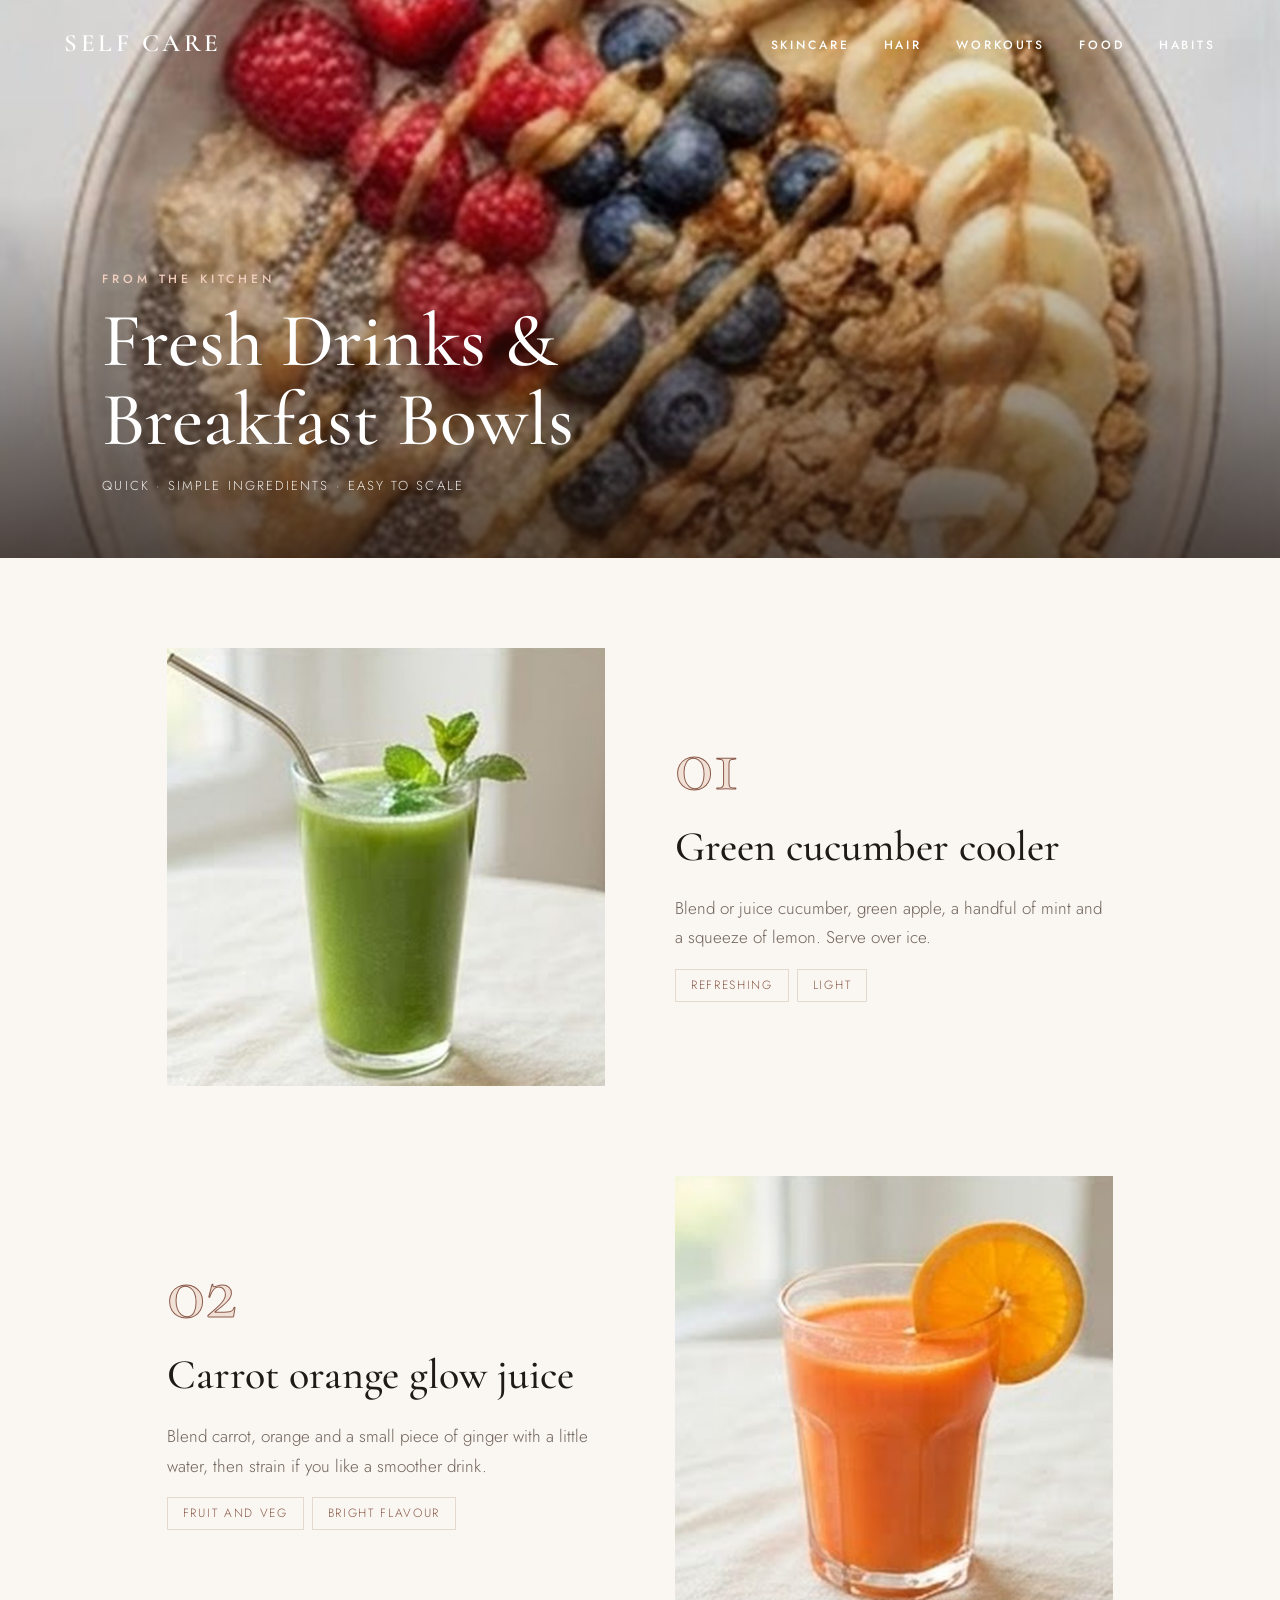
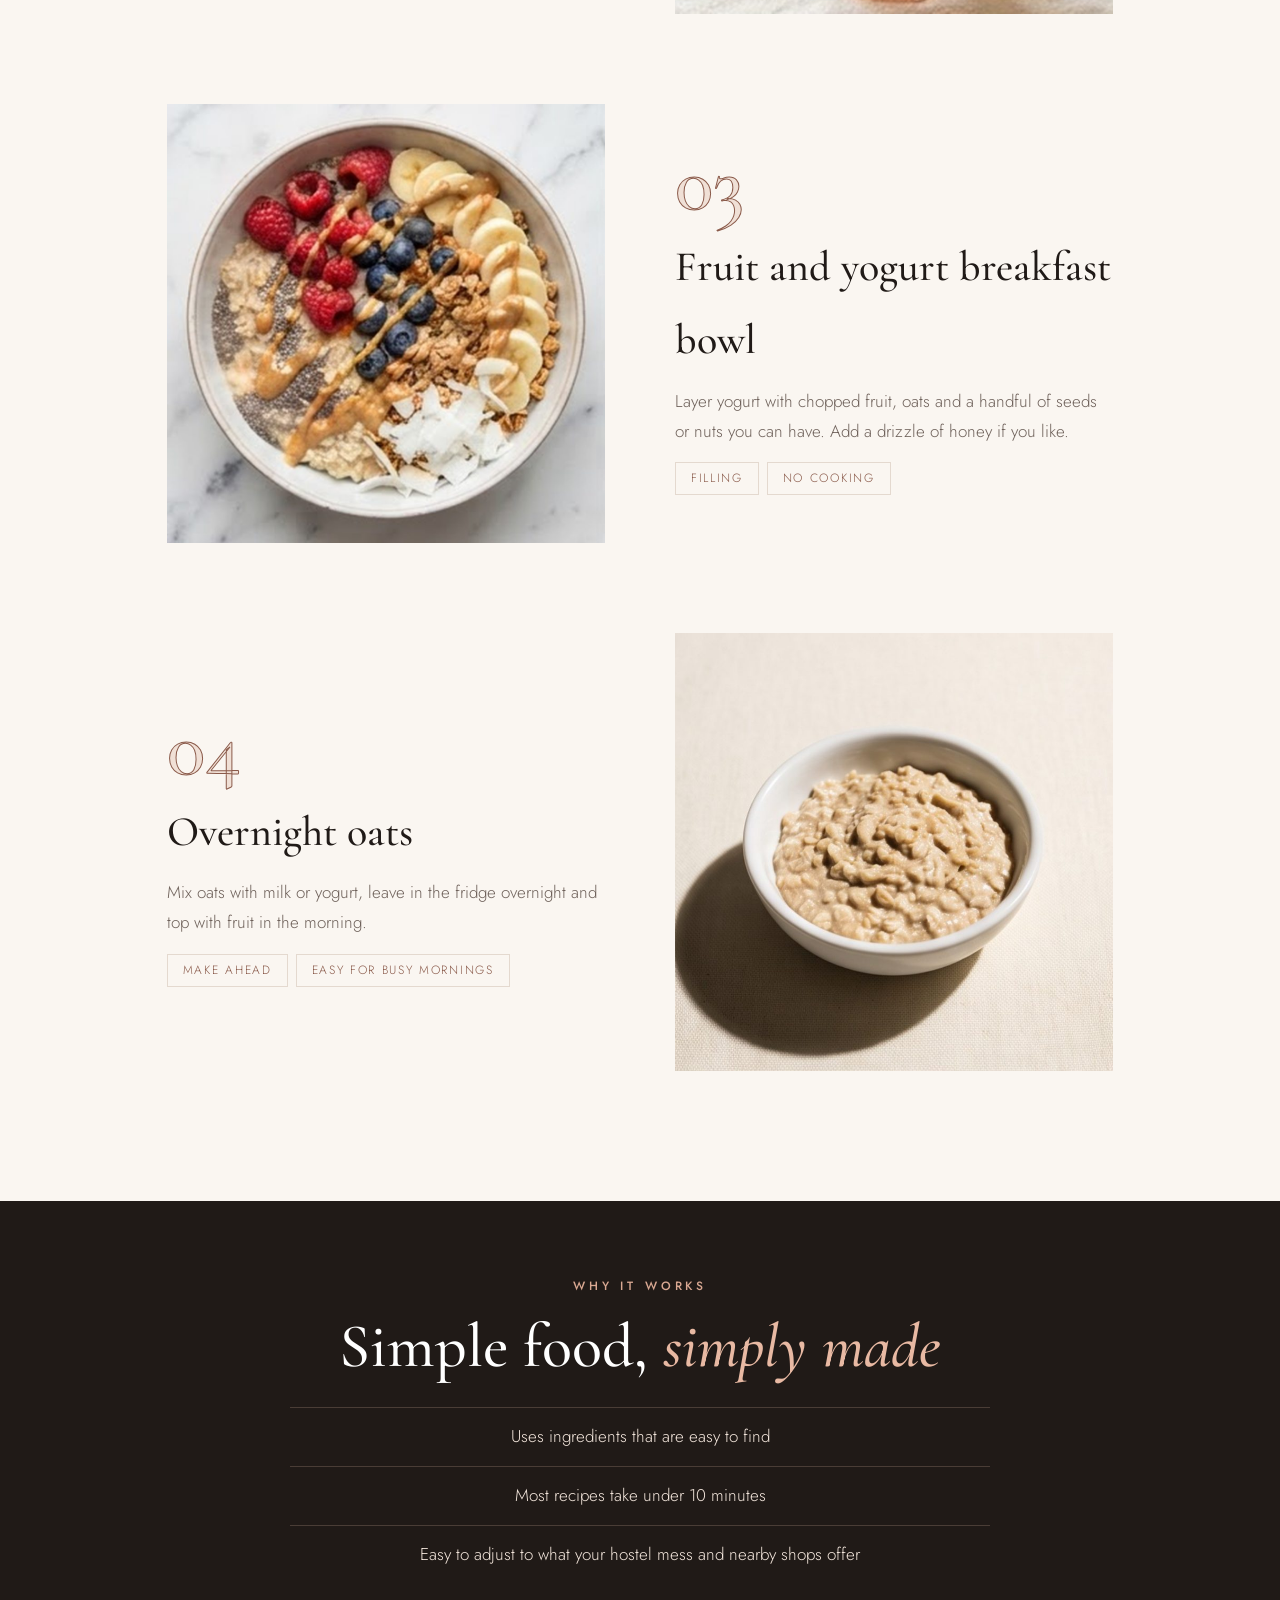
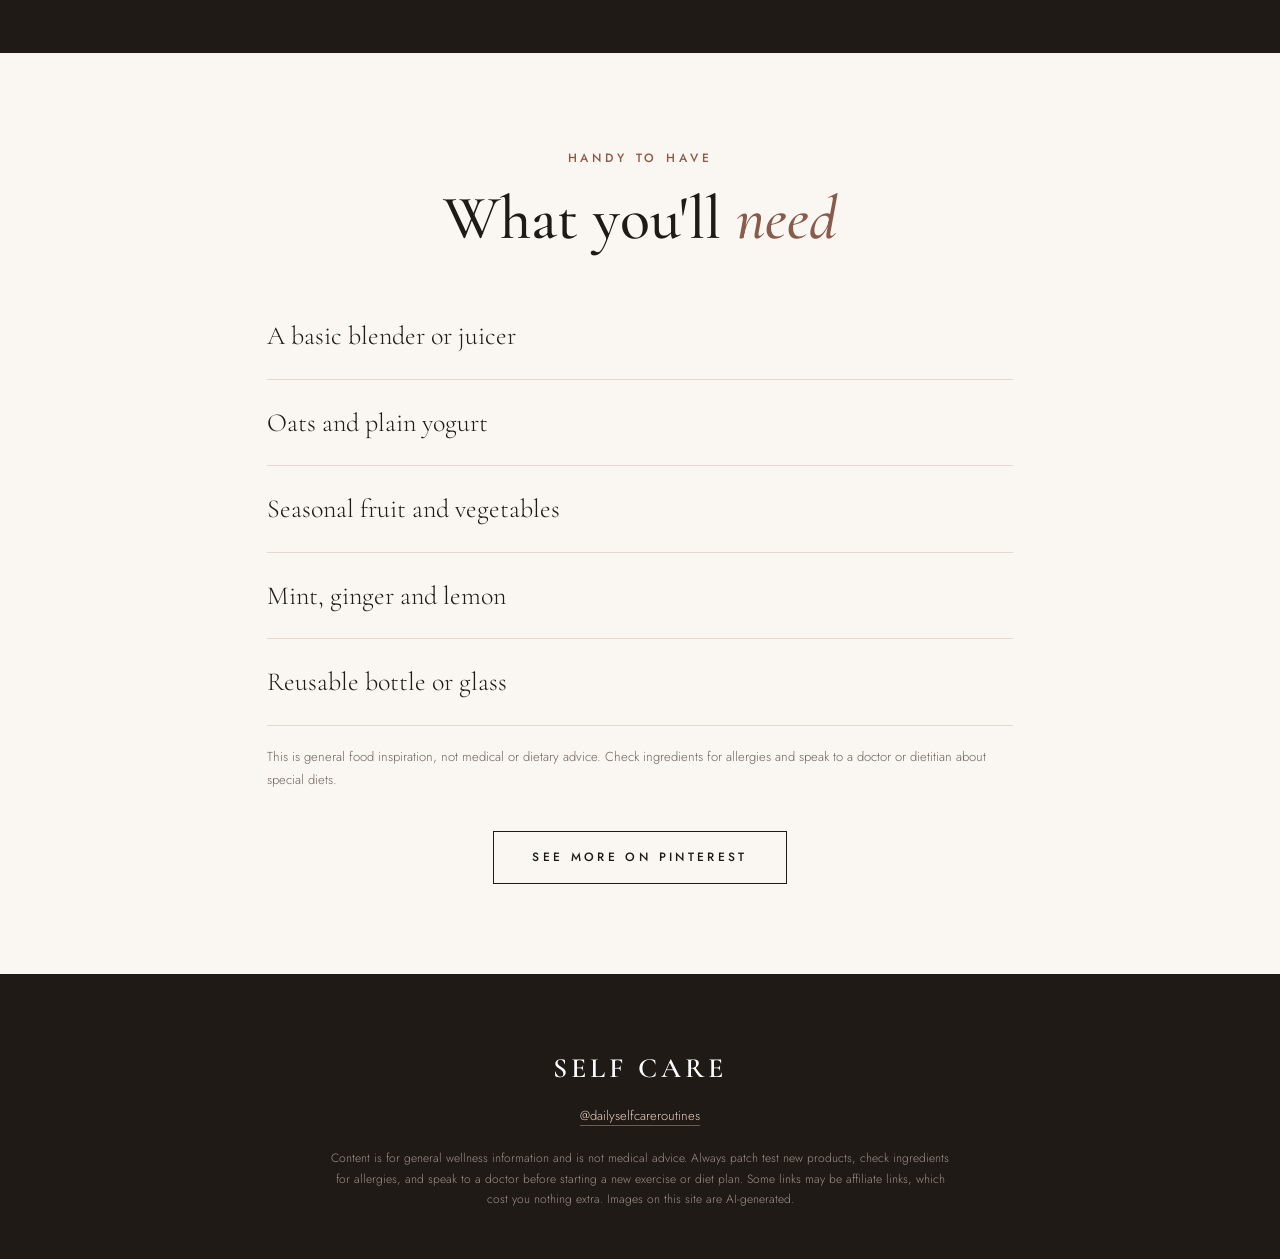
==== food.html @ 9fdfef93 "Add files via upload" ====
<!DOCTYPE html>
<html lang="en"><head>
<meta charset="utf-8"><meta name="viewport" content="width=device-width,initial-scale=1">
<title>Healthy Drinks and Breakfast Ideas | Self Care</title>
<meta name="description" content="Easy fresh juices and breakfast bowls made from simple ingredients you can find near campus.">
<link rel="preconnect" href="https://fonts.googleapis.com"><link rel="preconnect" href="https://fonts.gstatic.com" crossorigin>
<link href="https://fonts.googleapis.com/css2?family=Cormorant+Garamond:ital,wght@0,400;0,500;0,600;1,400;1,500&family=Jost:wght@300;400;500&display=swap" rel="stylesheet">
<link rel="stylesheet" href="style.css">
<style>.srow.txt{grid-template-columns:1fr;margin-bottom:60px;border-left:2px solid var(--line);padding-left:34px}</style>
</head><body>
<header><a class="brand" href="index.html">Self Care</a>
<nav><a href="skincare.html">Skincare</a><a href="hair.html">Hair</a><a href="workouts.html">Workouts</a><a href="food.html">Food</a><a href="habits.html">Habits</a></nav></header>
<div class="page-hero">
 <div class="bg"><img src="bowl.jpg" alt="Fresh Drinks &amp; Breakfast Bowls" style="object-position:center 40%"></div>
 <div class="in"><span class="eyebrow" style="color:#f0cdbd">From the kitchen</span><h1>Fresh Drinks &amp; Breakfast Bowls</h1><div class="meta">Quick · Simple ingredients · Easy to scale</div></div>
</div>
<div class="article">
 <div class="srow rv">
  <div class="ph"><img src="juice_green.jpg" alt="Green cucumber cooler" style="object-position:center"></div>
  <div><div class="num">01</div><h3>Green cucumber cooler</h3><p>Blend or juice cucumber, green apple, a handful of mint and a squeeze of lemon. Serve over ice.</p><div class="tags"><span>Refreshing</span><span>Light</span></div></div>
 </div>
 <div class="srow flip rv">
  <div class="ph"><img src="juice_orange.jpg" alt="Carrot orange glow juice" style="object-position:center"></div>
  <div><div class="num">02</div><h3>Carrot orange glow juice</h3><p>Blend carrot, orange and a small piece of ginger with a little water, then strain if you like a smoother drink.</p><div class="tags"><span>Fruit and veg</span><span>Bright flavour</span></div></div>
 </div>
 <div class="srow rv">
  <div class="ph"><img src="bowl.jpg" alt="Fruit and yogurt breakfast bowl" style="object-position:center"></div>
  <div><div class="num">03</div><h3>Fruit and yogurt breakfast bowl</h3><p>Layer yogurt with chopped fruit, oats and a handful of seeds or nuts you can have. Add a drizzle of honey if you like.</p><div class="tags"><span>Filling</span><span>No cooking</span></div></div>
 </div>
 <div class="srow flip rv">
  <div class="ph"><img src="oat.jpg" alt="Overnight oats" style="object-position:center"></div>
  <div><div class="num">04</div><h3>Overnight oats</h3><p>Mix oats with milk or yogurt, leave in the fridge overnight and top with fruit in the morning.</p><div class="tags"><span>Make ahead</span><span>Easy for busy mornings</span></div></div>
 </div>
</div>
<div class="benefits"><span class="eyebrow" style="color:#d9a892">Why it works</span><h2 class="title" style="color:#fff">Simple food, <em style="color:#e8b9a3">simply made</em></h2><ul><li>Uses ingredients that are easy to find</li><li>Most recipes take under 10 minutes</li><li>Easy to adjust to what your hostel mess and nearby shops offer</li></ul></div>
<div class="picks"><div class="center" style="margin-bottom:40px"><span class="eyebrow">Handy to have</span><h2 class="title">What you'll <em>need</em></h2></div><div class="pick"><span>A basic blender or juicer</span></div><div class="pick"><span>Oats and plain yogurt</span></div><div class="pick"><span>Seasonal fruit and vegetables</span></div><div class="pick"><span>Mint, ginger and lemon</span></div><div class="pick"><span>Reusable bottle or glass</span></div><p class="note">This is general food inspiration, not medical or dietary advice. Check ingredients for allergies and speak to a doctor or dietitian about special diets.</p><p style="margin-top:40px;text-align:center"><a class="btn dark" href="https://in.pinterest.com/dailyselfcareroutines/">See more on Pinterest</a></p></div>
<footer>
 <span class="brand">Self Care</span>
 <a href="https://in.pinterest.com/dailyselfcareroutines/">@dailyselfcareroutines</a>
 <p>Content is for general wellness information and is not medical advice. Always patch test new products, check ingredients for allergies, and speak to a doctor before starting a new exercise or diet plan. Some links may be affiliate links, which cost you nothing extra. Images on this site are AI-generated.</p>
</footer>
<script src="main.js"></script>
</body></html>
---- style.css ----
:root{--bg:#faf6f1;--ink:#201a17;--soft:#6f625b;--line:#e4d9cf;--rose:#8a5a4a;--blush:#f0e0d6;--white:#fff}
*{box-sizing:border-box;margin:0;padding:0}
html{scroll-behavior:smooth}
body{font-family:'Jost',sans-serif;background:var(--bg);color:var(--ink);line-height:1.75;font-weight:300;-webkit-font-smoothing:antialiased}
img{display:block;width:100%;height:100%;object-fit:cover}
a{color:inherit;text-decoration:none}
.serif{font-family:'Cormorant Garamond',serif}
.eyebrow{font-size:12px;letter-spacing:.32em;text-transform:uppercase;color:var(--rose);font-weight:500}

/* header */
header{position:fixed;top:0;left:0;right:0;z-index:20;display:flex;justify-content:space-between;align-items:center;padding:22px 5%;transition:.35s;color:#fff}
header.solid{background:rgba(250,246,241,.96);color:var(--ink);padding:14px 5%;box-shadow:0 1px 0 var(--line)}
.brand{font-family:'Cormorant Garamond',serif;font-size:25px;letter-spacing:.14em;text-transform:uppercase;font-weight:600}
nav a{margin-left:34px;font-size:12px;letter-spacing:.24em;text-transform:uppercase;font-weight:500;position:relative}
nav a:after{content:'';position:absolute;left:0;bottom:-6px;height:1px;width:0;background:currentColor;transition:.3s}
nav a:hover:after{width:100%}

/* hero */
.hero{position:relative;height:100vh;min-height:620px;display:flex;align-items:center;overflow:hidden;color:#fff}
.hero .bg{position:absolute;inset:0}
.hero .bg:after{content:'';position:absolute;inset:0;background:linear-gradient(90deg,rgba(32,20,14,.72) 0%,rgba(32,20,14,.38) 48%,rgba(32,20,14,.05) 100%)}
.hero .bg img{object-position:70% 30%;animation:zoom 22s ease-out forwards}
@keyframes zoom{from{transform:scale(1.08)}to{transform:scale(1)}}
.hero-in{position:relative;padding:0 8%;max-width:760px}
.hero h1{font-family:'Cormorant Garamond',serif;font-weight:500;font-size:clamp(46px,8vw,104px);line-height:1;margin:18px 0 22px}
.hero h1 em{font-style:italic;font-weight:400}
.hero p{font-size:18px;max-width:480px;margin-bottom:38px;opacity:.92}
.btn{display:inline-block;border:1px solid currentColor;padding:15px 38px;font-size:12px;letter-spacing:.28em;text-transform:uppercase;font-weight:500;transition:.35s}
.btn:hover{background:#fff;color:var(--ink)}
.btn.dark{color:var(--ink)}
.btn.dark:hover{background:var(--ink);color:#fff}
.scroll{position:absolute;bottom:28px;left:8%;font-size:11px;letter-spacing:.3em;text-transform:uppercase;opacity:.8}

/* marquee */
.strip{background:var(--ink);color:#f3e6dc;overflow:hidden;padding:15px 0;white-space:nowrap}
.strip div{display:inline-block;animation:slide 32s linear infinite;font-size:12px;letter-spacing:.34em;text-transform:uppercase}
.strip span{margin:0 26px;color:#c79a86}
@keyframes slide{to{transform:translateX(-50%)}}

/* sections */
section{padding:110px 6%}
.wrap{max-width:1240px;margin:auto}
.center{text-align:center}
h2.title{font-family:'Cormorant Garamond',serif;font-weight:500;font-size:clamp(36px,5vw,62px);line-height:1.1;margin:14px 0 18px}
h2.title em{font-style:italic;color:var(--rose)}
.lead{color:var(--soft);max-width:560px;font-size:17px}
.center .lead{margin:auto}

/* ritual split */
.split{display:grid;grid-template-columns:1fr 1fr;gap:80px;align-items:center}
.split .ph{aspect-ratio:4/5;overflow:hidden}
.split .ph img{transition:transform 1.4s}
.split .ph:hover img{transform:scale(1.05)}
.steps{margin-top:34px}
.steps li{list-style:none;display:flex;gap:22px;padding:18px 0;border-top:1px solid var(--line)}
.steps li:last-child{border-bottom:1px solid var(--line)}
.steps b{font-family:'Cormorant Garamond',serif;font-size:30px;color:var(--rose);font-weight:500;min-width:40px}
.steps h4{font-weight:500;font-size:15px;letter-spacing:.14em;text-transform:uppercase}
.steps p{color:var(--soft);font-size:15px}

/* collection tiles */
.tiles{display:grid;grid-template-columns:repeat(4,1fr);gap:22px;margin-top:60px}
.tile{position:relative;aspect-ratio:3/4.3;overflow:hidden;display:block}
.tile img{transition:transform 1.2s}
.tile:hover img{transform:scale(1.08)}
.tile:after{content:'';position:absolute;inset:0;background:linear-gradient(to top,rgba(30,18,12,.78),rgba(30,18,12,0) 55%)}
.tile .cap{position:absolute;left:24px;right:24px;bottom:24px;z-index:2;color:#fff}
.tile .cap small{font-size:11px;letter-spacing:.3em;text-transform:uppercase;opacity:.85}
.tile .cap h3{font-family:'Cormorant Garamond',serif;font-size:30px;font-weight:500;line-height:1.1;margin-top:4px}
.soon{position:absolute;top:18px;right:18px;z-index:2;background:rgba(255,255,255,.92);color:var(--ink);font-size:10px;letter-spacing:.24em;text-transform:uppercase;padding:5px 12px}

/* ingredients */
.band{background:var(--blush)}
.ingr{display:grid;grid-template-columns:repeat(4,1fr);gap:26px;margin-top:56px}
.ingr figure{text-align:center}
.ingr .ph{aspect-ratio:1;border-radius:50%;overflow:hidden;margin:0 auto 20px;max-width:230px;box-shadow:0 14px 40px rgba(90,50,30,.18)}
.ingr h4{font-family:'Cormorant Garamond',serif;font-size:26px;font-weight:500}
.ingr p{font-size:14px;color:var(--soft);max-width:220px;margin:auto}

/* quote */
.quote{position:relative;color:#fff;text-align:center;padding:150px 8%;overflow:hidden}
.quote .bg{position:absolute;inset:0}
.quote .bg:after{content:'';position:absolute;inset:0;background:rgba(36,22,15,.58)}
.quote .in{position:relative}
.quote p{font-family:'Cormorant Garamond',serif;font-style:italic;font-size:clamp(30px,4.6vw,58px);line-height:1.2;max-width:920px;margin:20px auto 30px}

/* article pages */
.page-hero{position:relative;height:62vh;min-height:420px;display:flex;align-items:flex-end;color:#fff;overflow:hidden}
.page-hero .bg{position:absolute;inset:0}
.page-hero .bg:after{content:'';position:absolute;inset:0;background:linear-gradient(to top,rgba(30,18,12,.75),rgba(30,18,12,.1) 65%)}
.page-hero .in{position:relative;padding:0 8% 60px;max-width:900px}
.page-hero h1{font-family:'Cormorant Garamond',serif;font-weight:500;font-size:clamp(38px,6vw,76px);line-height:1.05;margin-top:10px}
.meta{margin-top:14px;font-size:13px;letter-spacing:.16em;text-transform:uppercase;opacity:.9}
.article{max-width:1100px;margin:auto;padding:90px 6% 40px}
.srow{display:grid;grid-template-columns:1fr 1fr;gap:70px;align-items:center;margin-bottom:90px}
.srow.flip .ph{order:2}
.srow .ph{aspect-ratio:1;overflow:hidden}
.srow .ph img{transition:transform 1.4s}
.srow .ph:hover img{transform:scale(1.05)}
.num{font-family:'Cormorant Garamond',serif;font-size:80px;line-height:1;color:var(--blush);-webkit-text-stroke:1px var(--rose);font-weight:500}
.srow h3{font-family:'Cormorant Garamond',serif;font-size:42px;font-weight:500;margin:6px 0 10px}
.srow p{color:var(--soft);font-size:17px}
.tags{margin-top:16px}
.tags span{display:inline-block;border:1px solid var(--line);padding:5px 15px;font-size:12px;letter-spacing:.14em;text-transform:uppercase;margin:0 8px 8px 0;color:var(--rose)}
.benefits{background:var(--ink);color:#f3e6dc;padding:70px 8%;text-align:center}
.benefits ul{list-style:none;max-width:700px;margin:26px auto 0}
.benefits li{padding:14px 0;border-top:1px solid #4a3d36;font-size:17px}
.picks{max-width:900px;margin:auto;padding:90px 6%}
.pick{display:flex;justify-content:space-between;align-items:center;padding:20px 0;border-bottom:1px solid var(--line)}
.pick span{font-family:'Cormorant Garamond',serif;font-size:26px}
.pick a{font-size:12px;letter-spacing:.26em;text-transform:uppercase;border:1px solid var(--ink);padding:10px 24px;transition:.3s}
.pick a:hover{background:var(--ink);color:#fff}
.note{font-size:13px;color:var(--soft);margin-top:20px}

footer{background:var(--ink);color:#c9b8ad;text-align:center;padding:70px 6% 50px;font-size:13px}
footer .brand{color:#fff;font-size:28px;display:block;margin-bottom:12px}
footer a{color:#e8cfc0;border-bottom:1px solid #6a5a50}
footer p{max-width:620px;margin:20px auto 0;font-size:12px;opacity:.75;line-height:1.7}

.rv{opacity:0;transform:translateY(34px);transition:opacity 1s,transform 1s}
.rv.on{opacity:1;transform:none}

@media(max-width:900px){
 .split,.srow{grid-template-columns:1fr;gap:34px}.srow.flip .ph{order:0}
 .tiles,.ingr{grid-template-columns:1fr 1fr}
 section{padding:80px 6%}
 nav a{margin-left:16px;font-size:10px;letter-spacing:.14em}
 .brand{font-size:19px}
}
@media(max-width:520px){.tiles,.ingr{grid-template-columns:1fr}nav a:nth-child(n+3){display:none}}
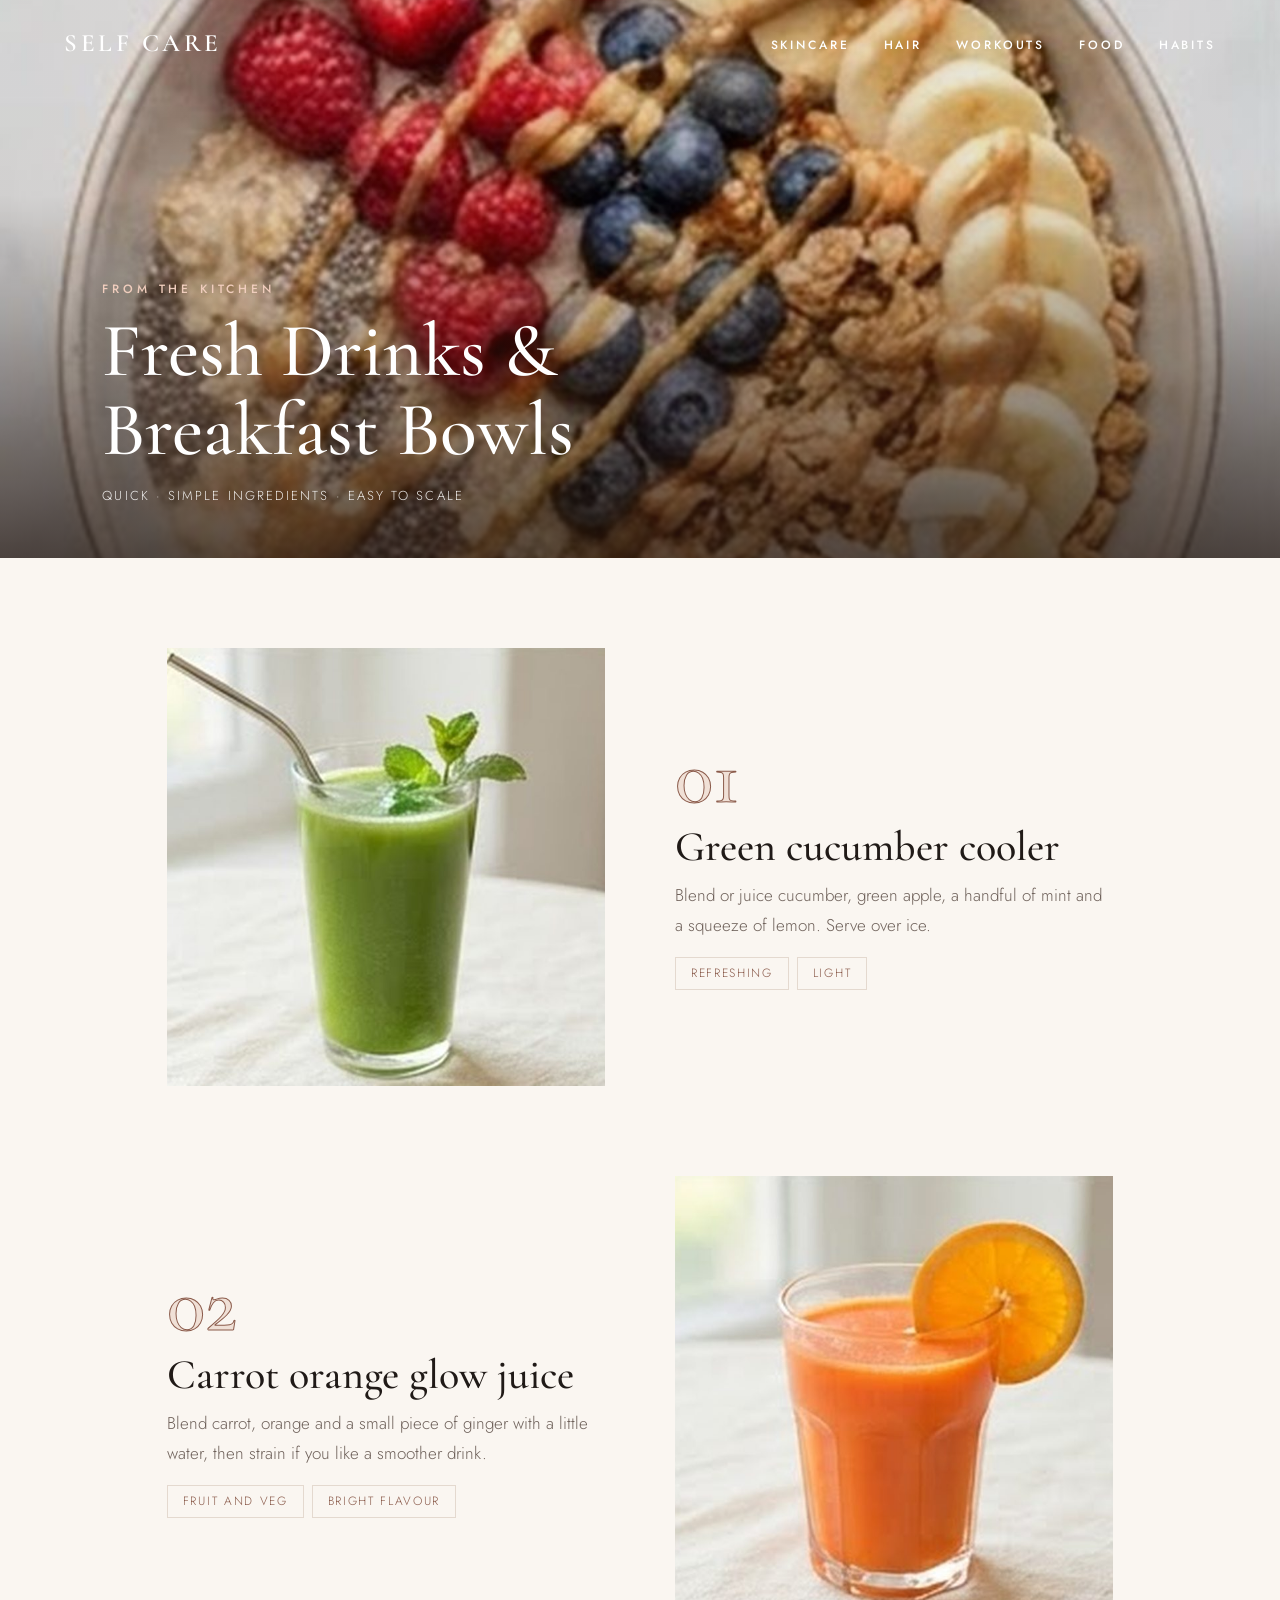
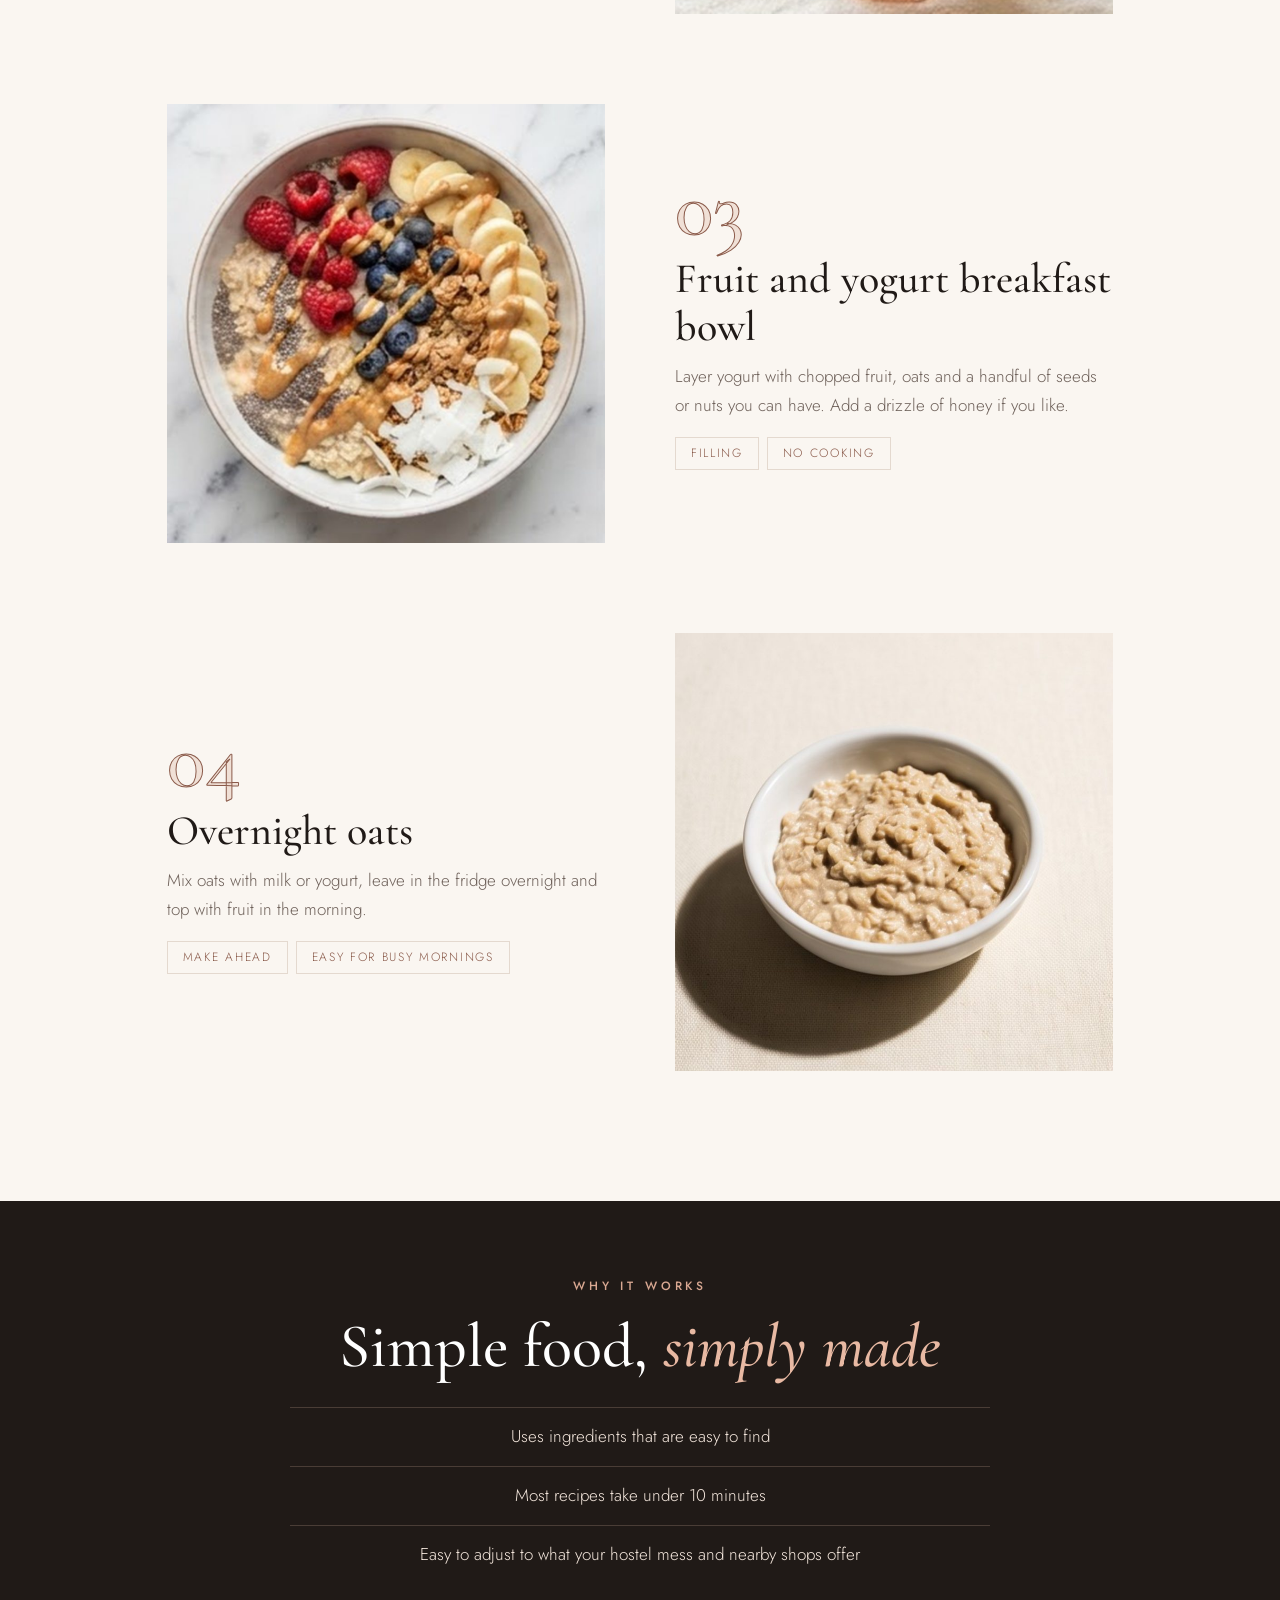
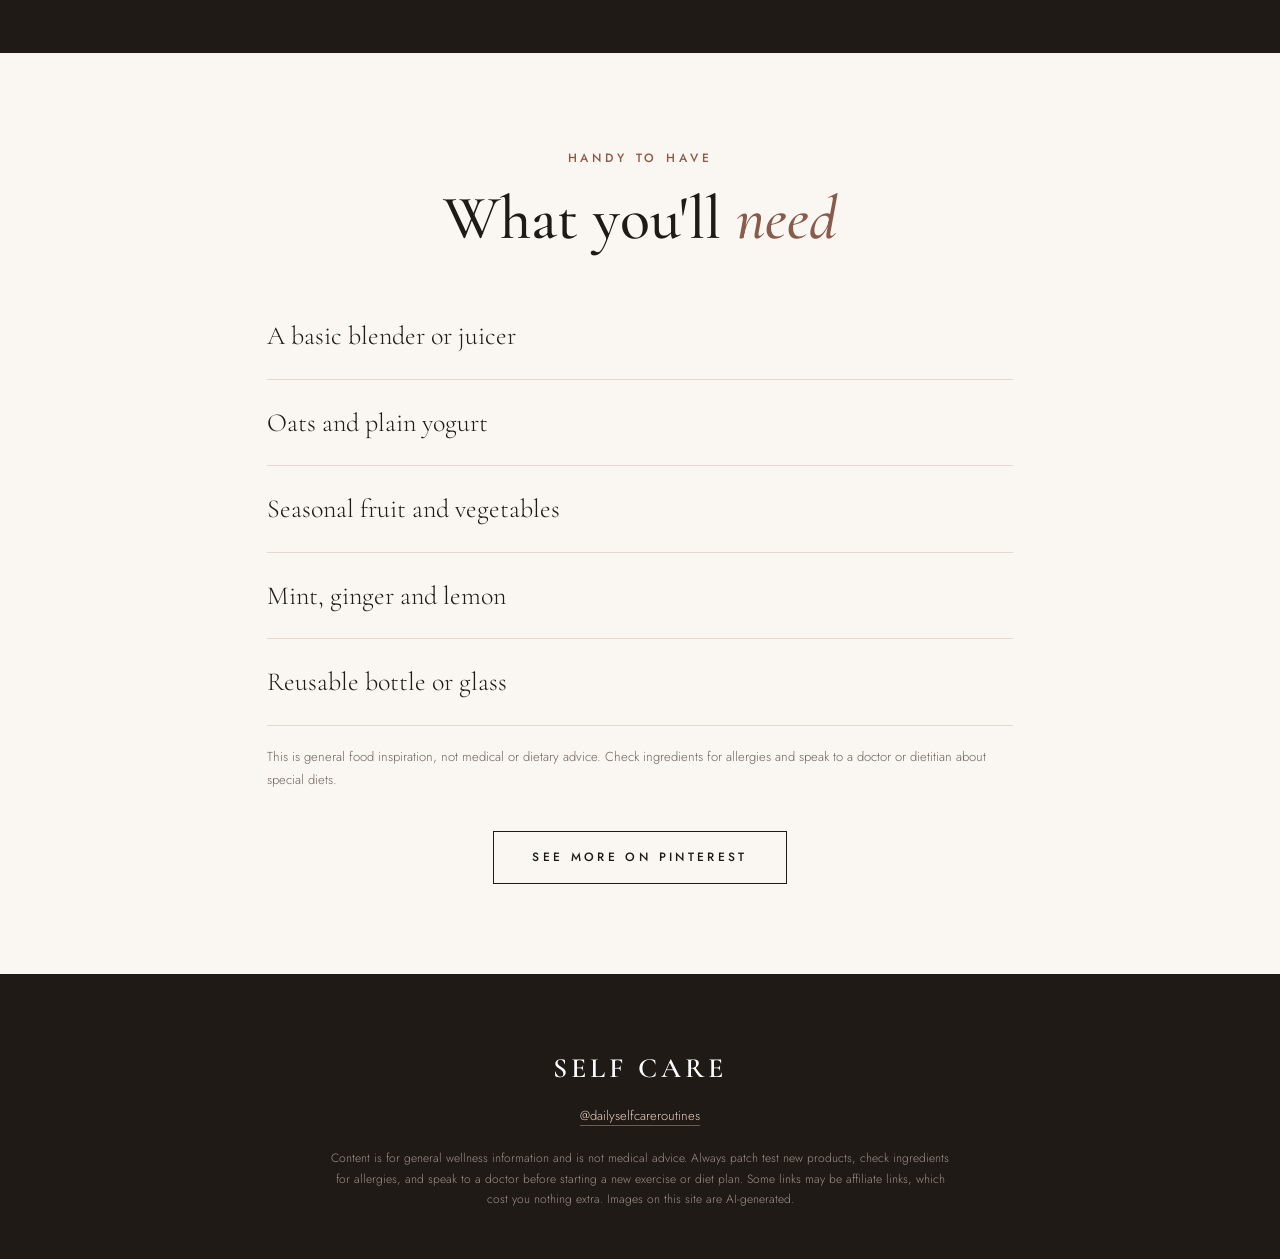
==== commit 0e10f7de: "Add files via upload" ====
--- a/food.html
+++ b/food.html
@@ -1,5 +1,6 @@
 <!DOCTYPE html>
 <html lang="en"><head>
+  <meta name="p:domain_verify" content="22573afec72f19050c49a3e690fdffe6"/>
 <meta charset="utf-8"><meta name="viewport" content="width=device-width,initial-scale=1">
 <title>Healthy Drinks and Breakfast Ideas | Self Care</title>
 <meta name="description" content="Easy fresh juices and breakfast bowls made from simple ingredients you can find near campus.">
--- a/style.css
+++ b/style.css
@@ -128,3 +128,6 @@
  .brand{font-size:19px}
 }
 @media(max-width:520px){.tiles,.ingr{grid-template-columns:1fr}nav a:nth-child(n+3){display:none}}
+
+.srow h3{line-height:1.15}
+.page-hero .in{padding-bottom:50px}
